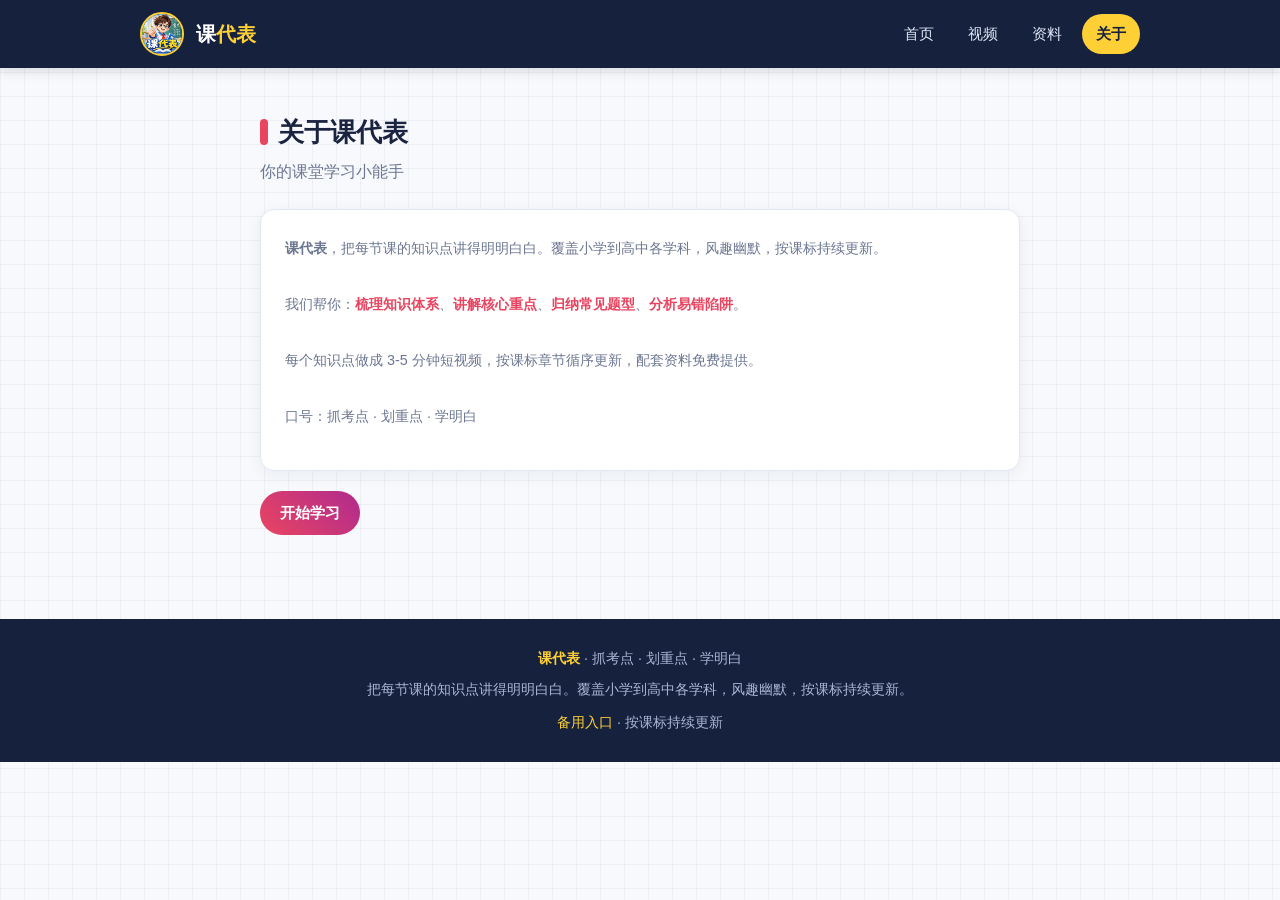
==== about.html @ 716dea40 "搭建完整官网：首页/视频/资料/关于+content.json数据驱动+保留go.html防丢失页" ====
<!DOCTYPE html>
<html lang="zh-CN">
<head>
  <meta charset="UTF-8">
  <meta name="viewport" content="width=device-width, initial-scale=1.0">
  <title>关于 · 课代表</title>
  <link rel="icon" href="assets/avatar.jpg">
  <link rel="stylesheet" href="assets/style.css">
</head>
<body>
  <div id="app"></div>
  <script src="assets/app.js"></script>
  <script>init('about');</script>
</body>
</html>
---- assets/style.css ----
/* 课代表品牌视觉：藏蓝 #16213e / 明黄 #ffd035 / 朱红 #e94560 / 白底网格 */
:root{
  --navy:#16213e; --navy2:#0f3460; --gold:#ffd035; --red:#e94560;
  --bg:#f7f9fc; --card:#ffffff; --ink:#1a2340; --muted:#6b7691; --line:#e3e8f0;
}
*{margin:0;padding:0;box-sizing:border-box}
body{
  font-family:"PingFang SC","Microsoft YaHei","Hiragino Sans GB",Arial,sans-serif;
  color:var(--ink);line-height:1.6;background-color:var(--bg);
  background-image:linear-gradient(rgba(22,33,62,.045) 1px,transparent 1px),
                   linear-gradient(90deg,rgba(22,33,62,.045) 1px,transparent 1px);
  background-size:24px 24px;
}
a{text-decoration:none;color:inherit}
.wrap{max-width:1000px;margin:0 auto;padding:0 20px}

/* 顶栏 */
header{background:var(--navy);color:#fff;position:sticky;top:0;z-index:20;box-shadow:0 2px 12px rgba(0,0,0,.15)}
.bar{display:flex;align-items:center;gap:14px;padding:12px 0}
.brand{display:flex;align-items:center;gap:12px;font-weight:700;font-size:1.25rem}
.brand img{width:44px;height:44px;border-radius:50%;border:2px solid var(--gold);object-fit:cover}
.brand b{color:var(--gold)}
nav{margin-left:auto;display:flex;gap:6px;flex-wrap:wrap}
nav a{padding:8px 14px;border-radius:20px;font-size:.95rem;color:#dfe6f5;transition:.2s}
nav a:hover,nav a.on{background:var(--gold);color:var(--navy);font-weight:700}

/* 通用区块 */
.section{padding:44px 0}
.section h2{font-size:1.6rem;margin-bottom:6px;display:flex;align-items:center;gap:10px}
.section h2::before{content:"";width:8px;height:26px;background:var(--red);border-radius:4px}
.section .sub{color:var(--muted);margin-bottom:24px}
.grid{display:grid;grid-template-columns:repeat(auto-fill,minmax(280px,1fr));gap:18px}

/* 卡片 */
.card{background:var(--card);border:1px solid var(--line);border-radius:14px;overflow:hidden;
  box-shadow:0 4px 16px rgba(22,33,62,.06);transition:transform .2s,box-shadow .2s}
.card:hover{transform:translateY(-4px);box-shadow:0 10px 28px rgba(22,33,62,.14)}
.card .cover{width:100%;aspect-ratio:16/9;object-fit:cover;background:var(--navy);display:block}
.card .body{padding:16px}
.tag{display:inline-block;font-size:.75rem;padding:3px 10px;border-radius:12px;margin-right:6px;
  background:#eef2fb;color:var(--navy2);font-weight:600}
.tag.gold{background:#fff4d6;color:#9a6a00}
.tag.red{background:#fde8ec;color:#b3243c}
.card h3{font-size:1.1rem;margin:8px 0 6px}
.card p{color:var(--muted);font-size:.9rem;min-height:44px}
.badge{font-size:.72rem;padding:2px 8px;border-radius:10px;background:#eee;color:#888}
.badge.live{background:#e6f7ee;color:#17804a}
.badge.local{background:#fff4d6;color:#9a6a00}

/* 按钮 */
.btn{display:inline-block;padding:10px 20px;border-radius:24px;font-weight:600;cursor:pointer;border:none;
  background:linear-gradient(45deg,var(--red),#b02a8e);color:#fff;transition:.2s;font-size:.95rem}
.btn:hover{transform:translateY(-2px);box-shadow:0 6px 18px rgba(233,69,96,.35)}
.btn.gold{background:linear-gradient(45deg,#f5a623,var(--gold));color:var(--navy)}

/* 英雄区 */
.hero{background:linear-gradient(135deg,var(--navy),var(--navy2));color:#fff;text-align:center;padding:60px 20px}
.hero img{width:120px;height:120px;border-radius:50%;border:3px solid var(--gold);object-fit:cover;margin-bottom:18px}
.hero h1{font-size:2.4rem;margin-bottom:10px}
.hero h1 b{color:var(--gold)}
.hero .slogan{font-size:1.15rem;color:var(--gold);letter-spacing:2px;margin-bottom:16px}
.hero p{max-width:640px;margin:0 auto 24px;color:#cdd7ee}
.hero .actions{display:flex;gap:12px;justify-content:center;flex-wrap:wrap}

/* 播放器弹窗 */
.modal{position:fixed;inset:0;background:rgba(0,0,0,.8);display:none;align-items:center;justify-content:center;z-index:50;padding:20px}
.modal.on{display:flex}
.modal-box{background:#fff;border-radius:14px;width:min(900px,100%);overflow:hidden}
.modal-head{display:flex;justify-content:space-between;align-items:center;padding:12px 18px;background:var(--navy);color:#fff}
.modal-head button{background:none;border:none;color:#fff;font-size:1.5rem;cursor:pointer}
.player{width:100%;aspect-ratio:16/9;border:0}

/* 页脚 */
footer{background:var(--navy);color:#aab6d4;text-align:center;padding:28px 20px;margin-top:40px;font-size:.9rem}
footer a{color:var(--gold)}
.empty{padding:40px;text-align:center;color:var(--muted);border:1px dashed var(--line);border-radius:14px}

@media(max-width:640px){
  .hero h1{font-size:1.8rem}
  nav a{padding:6px 10px;font-size:.85rem}
  .brand{font-size:1.05rem}
}
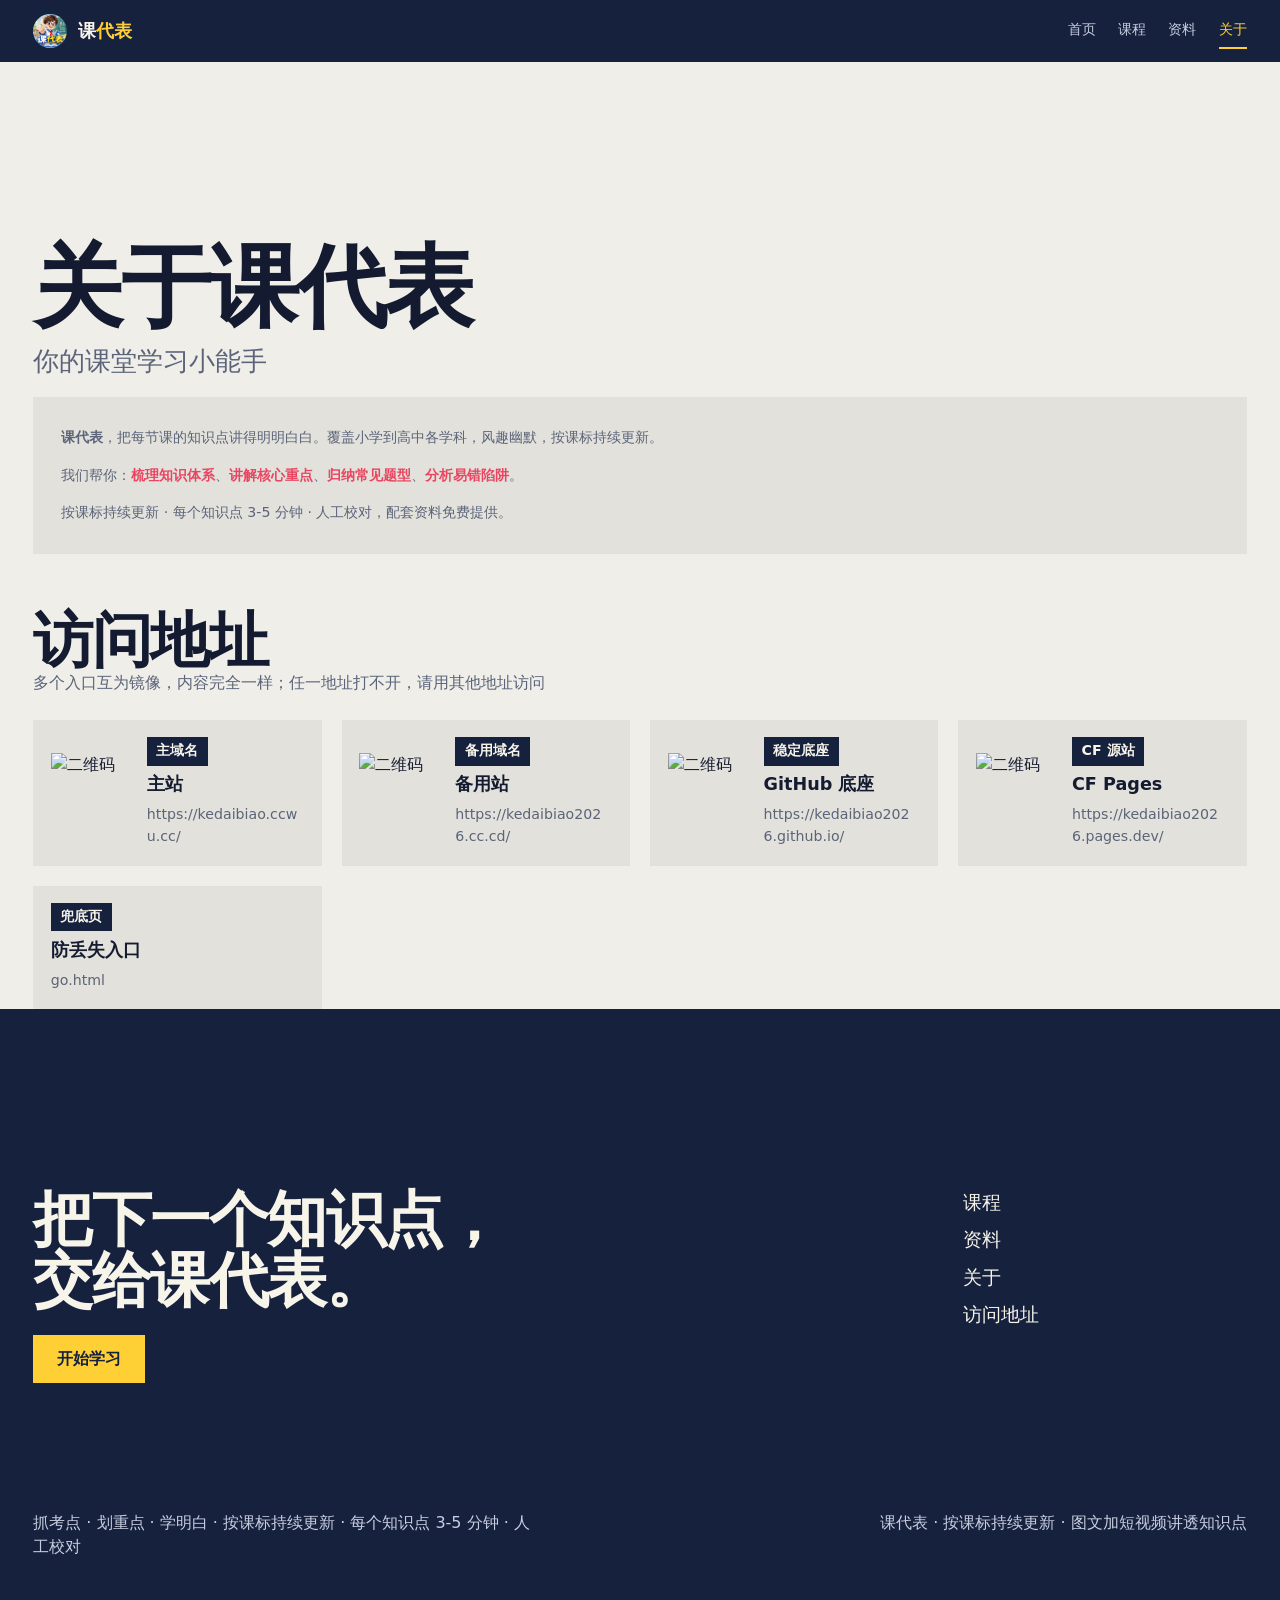
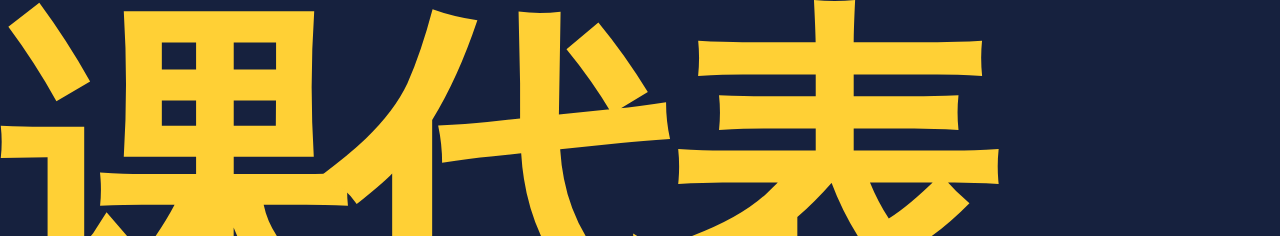
==== commit 138302d4: "视觉升级落地：纯大字海报+移除第三方氛围图+品牌三色块" ====
--- a/about.html
+++ b/about.html
@@ -6,6 +6,7 @@
   <title>关于 · 课代表</title>
   <link rel="icon" href="assets/avatar.jpg">
   <link rel="stylesheet" href="assets/style.css">
+  <script>document.documentElement.classList.add('js');</script>
 </head>
 <body>
   <div id="app"></div>
--- a/assets/style.css
+++ b/assets/style.css
@@ -1,82 +1,253 @@
-/* 课代表品牌视觉：藏蓝 #16213e / 明黄 #ffd035 / 朱红 #e94560 / 白底网格 */
+/* 课代表 · tasteskill v2 "Type and nothing else"
+   Direction: type-only-statement · seed 682599141 · 2026-11-21
+   Brand kept: navy #16213e / gold #ffd035 / red #e94560
+   House rules: no gradients, no shadows at rest, no emoji, no hairlines, no pills. */
+
+/* ---------- tokens ---------- */
 :root{
-  --navy:#16213e; --navy2:#0f3460; --gold:#ffd035; --red:#e94560;
-  --bg:#f7f9fc; --card:#ffffff; --ink:#1a2340; --muted:#6b7691; --line:#e3e8f0;
-}
-*{margin:0;padding:0;box-sizing:border-box}
-body{
-  font-family:"PingFang SC","Microsoft YaHei","Hiragino Sans GB",Arial,sans-serif;
-  color:var(--ink);line-height:1.6;background-color:var(--bg);
-  background-image:linear-gradient(rgba(22,33,62,.045) 1px,transparent 1px),
-                   linear-gradient(90deg,rgba(22,33,62,.045) 1px,transparent 1px);
-  background-size:24px 24px;
-}
-a{text-decoration:none;color:inherit}
-.wrap{max-width:1000px;margin:0 auto;padding:0 20px}
-
-/* 顶栏 */
-header{background:var(--navy);color:#fff;position:sticky;top:0;z-index:20;box-shadow:0 2px 12px rgba(0,0,0,.15)}
-.bar{display:flex;align-items:center;gap:14px;padding:12px 0}
-.brand{display:flex;align-items:center;gap:12px;font-weight:700;font-size:1.25rem}
-.brand img{width:44px;height:44px;border-radius:50%;border:2px solid var(--gold);object-fit:cover}
+  --navy:#16213e; --navy-soft:#223259; --gold:#ffd035; --red:#e94560;
+  --paper:#efeee9;      /* low-chroma stone ground */
+  --paper-2:#e2e1db;    /* one tone step */
+  --ink:#141b30;        /* full ink */
+  --ink-soft:#5b6479;   /* secondary, still 4.5:1 */
+  --light:#f7f4ea;      /* ink on dark fields */
+  --light-soft:#c7cee0;
+  --line-on-light:rgba(20,27,48,.14);
+
+  --font-display:"PingFang SC","Microsoft YaHei","Hiragino Sans GB",system-ui,sans-serif;
+  --font-text:"PingFang SC","Microsoft YaHei","Hiragino Sans GB",system-ui,sans-serif;
+
+  --step-small:clamp(0.8125rem,0.79rem + 0.12vw,0.9rem);
+  --step-body:clamp(1rem,0.96rem + 0.25vw,1.1875rem); /* >=16px everywhere */
+  --step-lead:clamp(1.25rem,1.1rem + 0.7vw,1.625rem);
+  --step-head:clamp(2rem,1.4rem + 3vw,3.75rem);
+  --step-display:clamp(4.5rem,15vw,13.5rem); /* hero blueprint: 9–14vw, capped */
+  --step-poster:clamp(2.5rem,5.2vw,5.25rem);
+
+  --margin:clamp(1.25rem,2.6vw,2.75rem);
+  --gutter:clamp(1rem,2vw,2rem);
+  --section:clamp(6rem,14vw,13rem);
+  --radius:0px;
+
+  --ease-out:cubic-bezier(.22,1,.36,1);
+  --ease-in-out:cubic-bezier(.76,0,.24,1);
+  --t-press:140ms; --t-hover:180ms; --t-ui:240ms; --t-reveal:800ms;
+}
+
+/* ---------- reset ---------- */
+*,*::before,*::after{box-sizing:border-box}
+html{-webkit-text-size-adjust:100%;text-size-adjust:100%}
+body{margin:0;background:var(--paper);color:var(--ink);font-family:var(--font-text);font-size:16px;line-height:1.55;font-kerning:normal;-webkit-font-smoothing:antialiased;text-rendering:optimizeLegibility}
+#app{overflow-x:clip;max-width:100vw}
+h1,h2,h3,h4,p,figure,blockquote,ul,ol{margin:0}
+ul[class],ol[class]{padding:0;list-style:none}
+img,video{display:block;max-width:100%;height:auto;background:var(--paper-2)}
+button,input{font:inherit;color:inherit}
+button{background:none;border:0;padding:0;cursor:pointer}
+a{color:inherit;text-decoration:none}
+::selection{background:var(--gold);color:var(--navy)}
+:focus-visible{outline:2px solid var(--gold);outline-offset:3px}
+:target{scroll-margin-top:6rem}
+
+/* ---------- type helpers ---------- */
+.display{font-family:var(--font-display);font-size:var(--step-display);line-height:.82;letter-spacing:-.04em;font-weight:800;text-wrap:balance}
+.head{font-family:var(--font-display);font-size:var(--step-head);line-height:1.02;letter-spacing:-.025em;font-weight:700;text-wrap:balance}
+.lead{font-size:var(--step-lead);line-height:1.38;max-width:34ch}
+.small{font-size:1rem;line-height:1.5}
+.nums{font-variant-numeric:tabular-nums lining-nums}
+.sr-only{position:absolute;width:1px;height:1px;overflow:hidden;clip-path:inset(50%);white-space:nowrap}
+.wrap{padding-inline:var(--margin)}
+.section{padding-block:calc(var(--section)/2)}
+.bleed{margin-inline:calc(var(--margin)*-1)}
+
+/* ---------- motion helpers ---------- */
+.lines .line{display:block;overflow:hidden;padding-bottom:.06em;margin-bottom:-.06em}
+.lines [data-line]{display:block}
+@media (prefers-reduced-motion:no-preference){
+  .js [data-rise]{opacity:0;transform:translateY(18px);animation:ad-rise var(--t-reveal) var(--ease-out) forwards;animation-delay:calc(var(--i,0)*90ms + 120ms)}
+  .js .lines [data-line]{transform:translateY(105%);animation:ad-line 900ms var(--ease-out) forwards;animation-delay:calc(var(--i,0)*110ms + 150ms)}
+  .js [data-reveal]{opacity:0;transform:translateY(24px);transition:opacity 700ms var(--ease-out),transform 900ms var(--ease-out)}
+  .js [data-reveal].is-in{opacity:1;transform:none}
+  .js .shutter[data-reveal]{opacity:1;transform:none;clip-path:inset(0 0 100% 0);transition:clip-path 1100ms var(--ease-in-out)}
+  .js .shutter[data-reveal] img{transform:scale(1.1);transition:transform 1500ms var(--ease-soft)}
+  .js .shutter[data-reveal].is-in{clip-path:inset(0)}
+  .js .shutter[data-reveal].is-in img{transform:none}
+}
+@keyframes ad-rise{to{opacity:1;transform:none}}
+@keyframes ad-line{to{transform:none}}
+
+/* ---------- buttons / links ---------- */
+.btn{display:inline-flex;align-items:center;justify-content:center;min-height:3rem;padding:0 1.5rem;background:var(--gold);color:var(--navy);font-weight:700;border-radius:var(--radius);transition:transform var(--t-press) var(--ease-out),background-color var(--t-hover) ease}
+.btn:active{transform:scale(.97)}
+.btn.dark{background:var(--navy);color:var(--light)}
+.btn.ghost{background:transparent;color:var(--navy);border:2px solid var(--navy)}
+.btn.ghost.on-light{color:var(--light);border-color:var(--light-soft)}
+.btn:disabled{cursor:not-allowed;opacity:.55;transform:none}
+.link-under{text-decoration:underline;text-underline-offset:.2em;text-decoration-thickness:.07em}
+
+/* ================= NAV (plain bar, no chrome) ================= */
+header{position:sticky;top:0;z-index:20;background:var(--navy);color:var(--light)}
+.bar{display:flex;align-items:center;gap:1rem;padding-block:.85rem}
+.brand{display:flex;align-items:center;gap:.7rem;font-weight:800;font-size:1.15rem;letter-spacing:-.02em}
+.brand img{width:34px;height:34px;object-fit:cover;border-radius:50%}
 .brand b{color:var(--gold)}
-nav{margin-left:auto;display:flex;gap:6px;flex-wrap:wrap}
-nav a{padding:8px 14px;border-radius:20px;font-size:.95rem;color:#dfe6f5;transition:.2s}
-nav a:hover,nav a.on{background:var(--gold);color:var(--navy);font-weight:700}
-
-/* 通用区块 */
-.section{padding:44px 0}
-.section h2{font-size:1.6rem;margin-bottom:6px;display:flex;align-items:center;gap:10px}
-.section h2::before{content:"";width:8px;height:26px;background:var(--red);border-radius:4px}
-.section .sub{color:var(--muted);margin-bottom:24px}
-.grid{display:grid;grid-template-columns:repeat(auto-fill,minmax(280px,1fr));gap:18px}
-
-/* 卡片 */
-.card{background:var(--card);border:1px solid var(--line);border-radius:14px;overflow:hidden;
-  box-shadow:0 4px 16px rgba(22,33,62,.06);transition:transform .2s,box-shadow .2s}
-.card:hover{transform:translateY(-4px);box-shadow:0 10px 28px rgba(22,33,62,.14)}
-.card .cover{width:100%;aspect-ratio:16/9;object-fit:cover;background:var(--navy);display:block}
-.card .body{padding:16px}
-.tag{display:inline-block;font-size:.75rem;padding:3px 10px;border-radius:12px;margin-right:6px;
-  background:#eef2fb;color:var(--navy2);font-weight:600}
-.tag.gold{background:#fff4d6;color:#9a6a00}
-.tag.red{background:#fde8ec;color:#b3243c}
-.card h3{font-size:1.1rem;margin:8px 0 6px}
-.card p{color:var(--muted);font-size:.9rem;min-height:44px}
-.badge{font-size:.72rem;padding:2px 8px;border-radius:10px;background:#eee;color:#888}
-.badge.live{background:#e6f7ee;color:#17804a}
-.badge.local{background:#fff4d6;color:#9a6a00}
-
-/* 按钮 */
-.btn{display:inline-block;padding:10px 20px;border-radius:24px;font-weight:600;cursor:pointer;border:none;
-  background:linear-gradient(45deg,var(--red),#b02a8e);color:#fff;transition:.2s;font-size:.95rem}
-.btn:hover{transform:translateY(-2px);box-shadow:0 6px 18px rgba(233,69,96,.35)}
-.btn.gold{background:linear-gradient(45deg,#f5a623,var(--gold));color:var(--navy)}
-
-/* 英雄区 */
-.hero{background:linear-gradient(135deg,var(--navy),var(--navy2));color:#fff;text-align:center;padding:60px 20px}
-.hero img{width:120px;height:120px;border-radius:50%;border:3px solid var(--gold);object-fit:cover;margin-bottom:18px}
-.hero h1{font-size:2.4rem;margin-bottom:10px}
-.hero h1 b{color:var(--gold)}
-.hero .slogan{font-size:1.15rem;color:var(--gold);letter-spacing:2px;margin-bottom:16px}
-.hero p{max-width:640px;margin:0 auto 24px;color:#cdd7ee}
-.hero .actions{display:flex;gap:12px;justify-content:center;flex-wrap:wrap}
-
-/* 播放器弹窗 */
-.modal{position:fixed;inset:0;background:rgba(0,0,0,.8);display:none;align-items:center;justify-content:center;z-index:50;padding:20px}
+nav{margin-left:auto;display:flex;gap:1.4rem;flex-wrap:wrap}
+nav a{font-size:var(--step-small);color:var(--light-soft);padding-block:.35rem;border-bottom:2px solid transparent;transition:color var(--t-hover),border-color var(--t-hover)}
+nav a:hover,nav a.on{color:var(--gold);border-color:var(--gold)}
+
+/* ================= HERO: stacked name, two inks ================= */
+.hero{background:var(--navy);color:var(--light);min-height:100svh;padding:clamp(1.5rem,3vw,2.5rem) var(--margin) clamp(1.5rem,2vw,2rem);display:flex;flex-direction:column;position:relative;overflow:hidden}
+.hero-top{display:flex;align-items:center;justify-content:space-between;gap:1rem;font-size:var(--step-small)}
+.hero-top .mono{font-weight:800;letter-spacing:-.02em}
+.hero-top .mono em{font-style:normal;color:var(--gold)}
+.hero-top .toplinks{display:flex;gap:1.2rem;color:var(--light-soft)}
+.hero-top .toplinks a:hover{color:var(--gold)}
+.hero-name{margin-top:auto;margin-bottom:auto;padding-block:2vh}
+.hero-name .display{color:var(--light)}
+.hero-name .display .ink2{color:var(--gold);display:block}
+.hero-foot{display:flex;align-items:flex-end;justify-content:space-between;gap:2rem;flex-wrap:wrap}
+.hero-foot .support{font-size:var(--step-lead);color:var(--light-soft);max-width:30ch;line-height:1.4}
+.hero-foot .support b{color:var(--light);font-weight:600}
+
+/* ================= BRAND BAND: 三色文字块（替代外链氛围图） ================= */
+.brand-band{display:grid;grid-template-columns:repeat(3,1fr);overflow:clip}
+.bb-cell{min-height:clamp(220px,34vh,380px);padding:clamp(1.5rem,4vw,3rem);display:flex;flex-direction:column;justify-content:space-between;position:relative;overflow:hidden}
+.bb-cell .bb-kicker{font-size:.95rem;font-weight:700;letter-spacing:.08em;opacity:.85}
+.bb-cell strong{font-size:clamp(1.8rem,4vw,3.4rem);line-height:1.06;font-weight:900;letter-spacing:-.02em}
+.bb-navy{background:var(--navy);color:var(--light)}
+.bb-gold{background:var(--gold);color:var(--navy)}
+.bb-red{background:var(--red);color:#fff}
+
+/* ================= STATS: figures inside a sentence ================= */
+.stats-stmt{background:var(--paper);min-height:72svh;display:flex;align-items:center;padding-block:var(--section)}
+.stats-stmt .statement{font-family:var(--font-text);font-size:clamp(1.5rem,2.4vw,2.25rem); /* <=36px: a statement, not a headline */
+  line-height:1.32;letter-spacing:-.01em;font-weight:400;max-width:30ch;color:var(--ink-soft)}
+.stats-stmt .statement .fig{color:var(--red);font-weight:800;font-size:1.15em;font-variant-numeric:tabular-nums lining-nums;white-space:nowrap}
+
+/* ================= LIST: line-up at one type size ================= */
+.lineup{background:var(--navy);color:var(--light);padding-block:var(--section)}
+.lineup .leadline{font-size:var(--step-lead);color:var(--light-soft);margin-bottom:2.5rem;max-width:46ch}
+.lineup .dayhead{font-size:clamp(1.4rem,2.1vw,2rem);color:var(--gold);margin:3.5rem 0 1.25rem;font-weight:700}
+.lineup .row{display:grid;grid-template-columns:1fr 2fr 1fr;gap:1rem;align-items:baseline;font-size:clamp(1.25rem,2.1vw,1.9rem);padding-block:.5rem;line-height:1.3}
+.lineup .row .who{font-weight:600}
+.lineup .row .fmt{color:var(--light-soft)}
+.lineup .row .when{text-align:right;font-variant-numeric:tabular-nums;color:var(--gold)}
+.lineup .row a:hover .who{color:var(--gold)}
+
+/* ================= FEATURES: capabilities at poster scale ================= */
+.poster-list{background:var(--paper);padding-block:var(--section)}
+.poster-list .plist-head{font-size:var(--step-poster);color:var(--ink-soft);font-weight:700;line-height:1.05;letter-spacing:-.03em;margin-bottom:1.2rem}
+.poster-list .pitem{display:grid;grid-template-columns:repeat(12,minmax(0,1fr));gap:var(--gutter);align-items:first-baseline;margin-bottom:.35em}
+.poster-list .pitem .pname{grid-column:1/9;font-size:var(--step-poster);font-weight:750;line-height:1.0;letter-spacing:-.035em}
+.poster-list .pitem .pdesc{grid-column:9/13;font-size:1rem;color:var(--ink-soft);line-height:1.5}
+.poster-list .pitem .pname b{color:var(--red)}
+.poster-list .pitem .pname{font-weight:750}
+
+/* ================= IMAGE BAND: relief from type ================= */
+
+/* ================= FOOTER: invitation over cropped name ================= */
+footer{background:var(--navy);color:var(--light);overflow:hidden;position:relative;padding-top:var(--section)}
+.foot-top{display:grid;grid-template-columns:repeat(12,minmax(0,1fr));gap:var(--gutter);align-items:start;padding-inline:var(--margin)}
+.foot-invite{grid-column:1/8}
+.foot-invite .head{margin-bottom:1.5rem}
+.foot-links{grid-column:10/13;display:flex;flex-direction:column;gap:.55rem;font-size:var(--step-body)}
+.foot-links a:hover{color:var(--gold)}
+.foot-credit{display:flex;justify-content:space-between;gap:1rem;padding-inline:var(--margin);margin-top:clamp(4rem,10vw,9rem);font-size:1rem;color:var(--light-soft)}
+.foot-credit span{max-width:50ch;line-height:1.5}
+.foot-wordmark{display:block;white-space:nowrap;font-family:var(--font-display);font-size:clamp(9rem,27vw,26rem);font-weight:800;letter-spacing:-.05em;line-height:.8;color:var(--gold);transform:translateY(30%);user-select:none}
+
+/* ================= CARDS (videos / resources) ================= */
+.grid{display:grid;grid-template-columns:repeat(auto-fill,minmax(268px,1fr));gap:1.5rem}
+@media (prefers-reduced-motion:no-preference){
+  .js .grid>.card{animation:ad-rise 600ms var(--ease-out) both}
+  .js .grid>.card:nth-child(2){animation-delay:60ms}
+  .js .grid>.card:nth-child(3){animation-delay:120ms}
+  .js .grid>.card:nth-child(4){animation-delay:180ms}
+  .js .grid>.card:nth-child(n+5){animation-delay:220ms}
+}
+.card{background:var(--paper-2);display:block;transition:transform var(--t-press) var(--ease-out)}
+.card:hover{transform:translateY(-4px)}
+.card .cover{width:100%;aspect-ratio:16/9;object-fit:cover}
+.card .body{padding:1.25rem}
+.card.stage.dim{opacity:.82}
+.card.pad{padding:1.75rem}
+.card h3{font-size:1.25rem;font-weight:700;letter-spacing:-.02em;margin:.6rem 0 .4rem;line-height:1.25}
+.card p{color:var(--ink-soft);font-size:var(--step-small);line-height:1.5}
+.card .meta{font-size:var(--step-small);color:var(--ink-soft);margin-top:.75rem}
+.card .meta a{text-decoration:underline}
+.tags{display:flex;gap:.5rem;flex-wrap:wrap;align-items:center;line-height:1}
+.tag{display:inline-block;font-size:var(--step-small);padding:.2rem .6rem;background:var(--navy);color:var(--light);font-weight:600}
+.tag.gold{background:var(--gold);color:var(--navy)}
+.badge{font-size:var(--step-small);font-weight:600;color:var(--ink-soft)}
+.badge.live{color:#0a6b3d}
+.badge.pending,.badge.local{color:#7a4700}
+.card .btn{margin-top:1rem}
+
+/* ================= SEARCH / FILTER ================= */
+.searchbar{display:flex;align-items:center;gap:.75rem;background:var(--paper);padding:.7rem .8rem .7rem 1rem;margin-bottom:1.25rem;border-bottom:2px solid var(--navy)}
+.searchbar>span:first-child{font-weight:700;font-size:var(--step-small);color:var(--navy);white-space:nowrap}
+.searchbar input{flex:1;min-width:0;border:0;outline:0;background:transparent;font-size:var(--step-body);color:var(--ink)}
+.qclear{font-size:1.4rem;color:var(--ink-soft);line-height:1}
+.qgo{min-height:2.6rem;padding:0 1rem;font-size:var(--step-small);white-space:nowrap}
+.filters{background:var(--paper-2);padding:1rem 1.25rem;margin-bottom:1rem}
+.filter-row{display:flex;align-items:baseline;gap:1rem;padding-block:.4rem;flex-wrap:wrap}
+.flabel{font-size:var(--step-small);color:var(--ink-soft);min-width:3rem;font-weight:600}
+.chips{display:flex;gap:.9rem;flex-wrap:wrap}
+.chip{font-size:var(--step-small);color:var(--ink-soft);padding:.25rem 0;border-bottom:2px solid transparent}
+.chip:hover{color:var(--ink)}
+.chip.on{color:var(--navy);font-weight:700;border-color:var(--red)}
+.vstat{color:var(--ink-soft);font-size:var(--step-body);margin-bottom:1.25rem}
+.vstat b{color:var(--red);font-size:1.2em;font-variant-numeric:tabular-nums}
+.empty{padding:3rem 1rem;text-align:center;color:var(--ink-soft);background:var(--paper-2)}
+
+/* ================= ABOUT / MIRRORS ================= */
+.about .pad p{line-height:1.8}
+.about .pad p+p{margin-top:.8rem}
+.hl{color:var(--red);font-weight:700}
+.mirror-list{display:grid;grid-template-columns:repeat(auto-fill,minmax(260px,1fr));gap:1.25rem}
+.mirror{display:flex;align-items:center;gap:1rem;background:var(--paper-2);padding:1.1rem;transition:transform var(--t-press) var(--ease-out)}
+.mirror:hover{transform:translateY(-3px)}
+.mirror .qr{width:80px;height:80px;flex-shrink:0}
+.mirror h3{font-size:1.1rem;margin:.35rem 0}
+.mirror p{font-size:var(--step-small);color:var(--ink-soft);word-break:break-all}
+
+/* ================= PLAYER MODAL (real dim overlay) ================= */
+.modal{position:fixed;inset:0;background:rgba(10,14,28,.9);display:none;align-items:center;justify-content:center;z-index:50;padding:1.25rem}
 .modal.on{display:flex}
-.modal-box{background:#fff;border-radius:14px;width:min(900px,100%);overflow:hidden}
-.modal-head{display:flex;justify-content:space-between;align-items:center;padding:12px 18px;background:var(--navy);color:#fff}
-.modal-head button{background:none;border:none;color:#fff;font-size:1.5rem;cursor:pointer}
+.modal-box{background:var(--paper);width:min(920px,100%)}
+.modal-head{display:flex;justify-content:space-between;align-items:center;padding:.75rem 1.1rem;background:var(--navy);color:var(--light)}
+.modal-head button{color:var(--gold);font-size:1.6rem;line-height:1}
 .player{width:100%;aspect-ratio:16/9;border:0}
 
-/* 页脚 */
-footer{background:var(--navy);color:#aab6d4;text-align:center;padding:28px 20px;margin-top:40px;font-size:.9rem}
-footer a{color:var(--gold)}
-.empty{padding:40px;text-align:center;color:var(--muted);border:1px dashed var(--line);border-radius:14px}
-
+/* generic page intro on inner pages */
+.page-intro{padding-block:var(--section) 1rem}
+.page-intro .head{font-size:clamp(3rem,7vw,6rem);margin-bottom:.5rem}
+.page-intro .sub{color:var(--ink-soft);font-size:var(--step-lead);max-width:50ch}
+.center{text-align:center;margin-top:2rem}
+
+/* ---------- responsive ---------- */
 @media(max-width:640px){
-  .hero h1{font-size:1.8rem}
-  nav a{padding:6px 10px;font-size:.85rem}
-  .brand{font-size:1.05rem}
-}
+  .bar{gap:.6rem}
+  .brand{font-size:1rem}
+  nav{gap:.8rem}
+  nav a{font-size:var(--step-small)}
+  .hero{min-height:100svh}
+  .hero-top .toplinks{gap:.7rem}
+  .hero-foot{flex-direction:column;align-items:flex-start;gap:1.25rem}
+  .hero-foot .support{max-width:100%}
+  .stats-stmt p{font-size:7.4vw}
+  .lineup .row{grid-template-columns:1fr;gap:.1rem;padding-block:.5rem}
+  .lineup .row .fmt,.lineup .row .when{text-align:left}
+  .poster-list .pitem{grid-template-columns:1fr}
+  .poster-list .pitem .pname,.poster-list .pitem .pdesc{grid-column:1/-1}
+  .poster-list .pitem{margin-bottom:2.2rem}
+  .poster-list .pitem .pdesc{margin-top:.5rem;padding-left:0;color:var(--ink);font-size:1rem}
+  .foot-top{grid-template-columns:1fr}
+  .foot-invite,.foot-links{grid-column:1/-1}
+  .foot-links{flex-direction:row;flex-wrap:wrap;gap:1rem;margin-top:1.5rem}
+  .foot-wordmark{font-size:34vw}
+  .grid{grid-template-columns:1fr}
+  .searchbar{flex-wrap:wrap}
+  .searchbar input{flex:1 1 60%}
+  .qgo{flex:0 0 auto;font-size:var(--step-small)}
+}
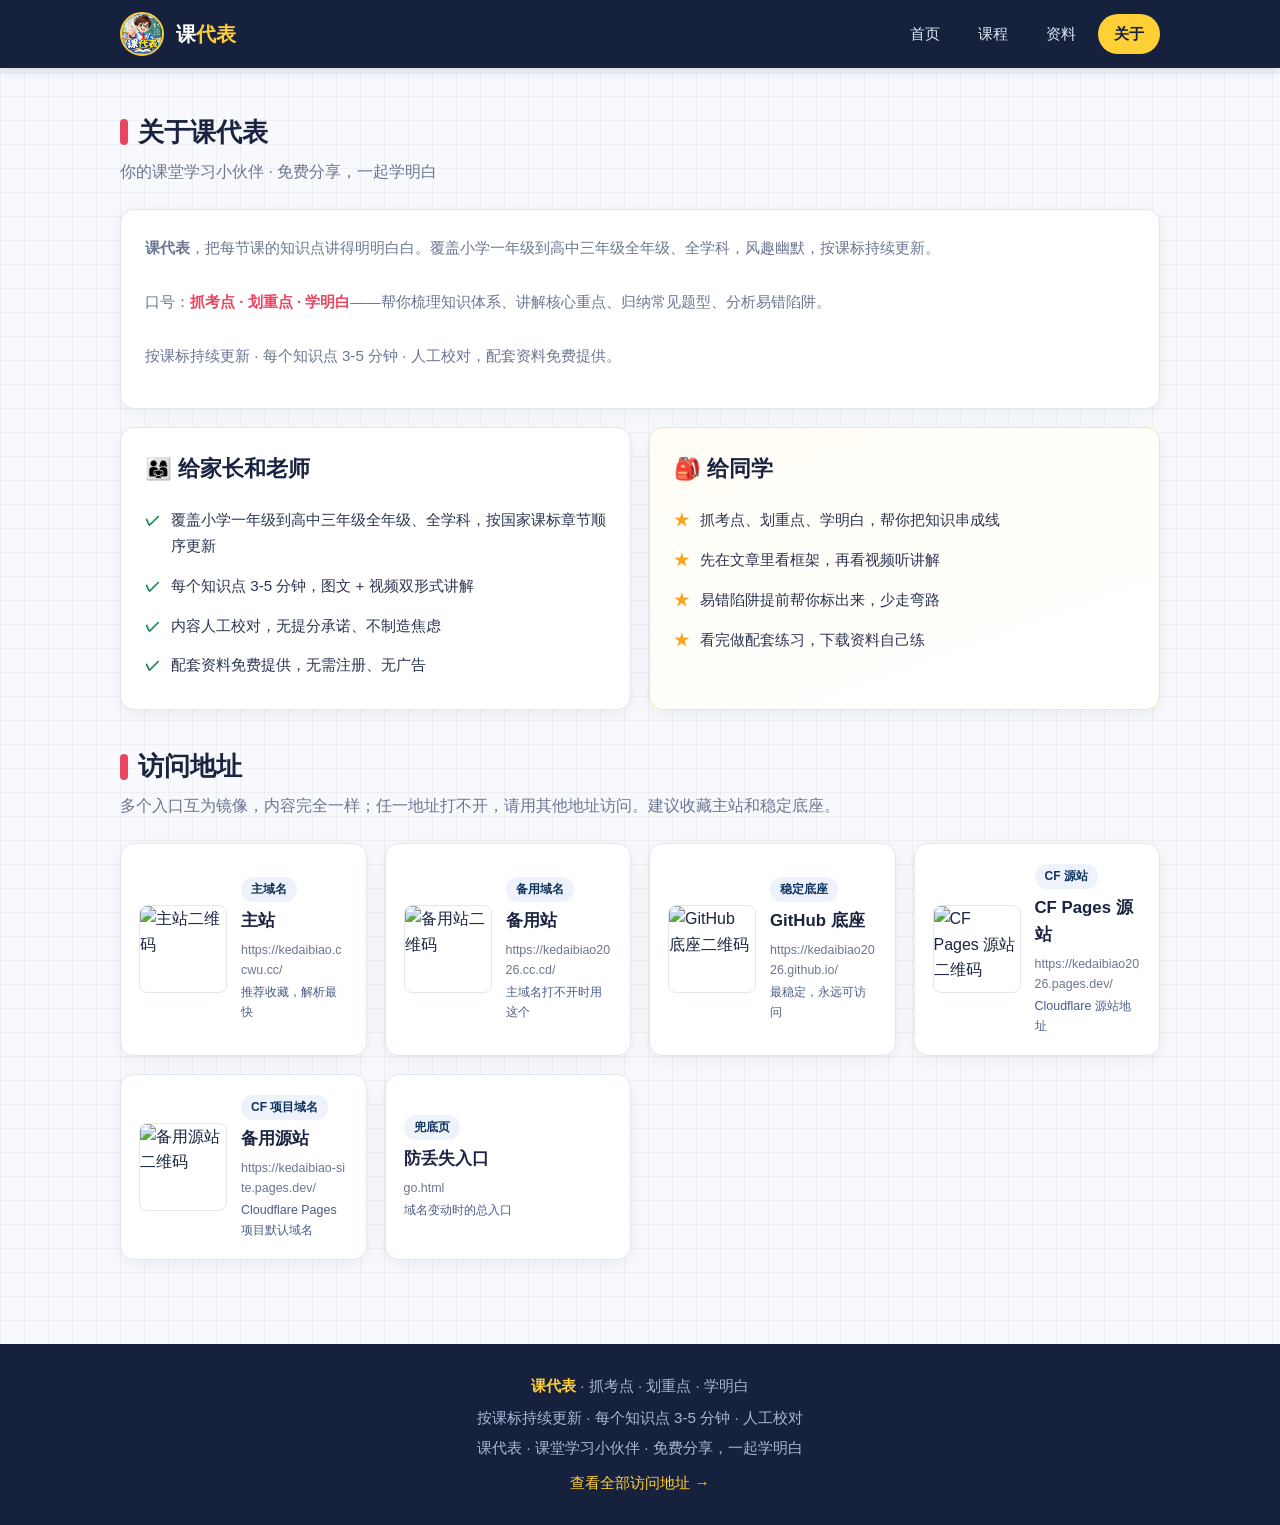
==== commit 8f801d32: "课程库简化为纯搜索(筛选按6条阈值自动放开)+v3视觉优化落地" ====
--- a/about.html
+++ b/about.html
@@ -4,11 +4,18 @@
   <meta charset="UTF-8">
   <meta name="viewport" content="width=device-width, initial-scale=1.0">
   <title>关于 · 课代表</title>
+  <meta name="description" content="了解课代表：覆盖小学到高中各学科，按课标更新，图文+视频讲解，配套资料免费。附全部访问地址与二维码。">
+  <meta property="og:type" content="website">
+  <meta property="og:title" content="关于 · 课代表">
+  <meta property="og:description" content="课代表是谁、分享什么、怎么帮你学明白，附全部访问地址。">
+  <meta property="og:image" content="assets/avatar.jpg">
+  <meta name="theme-color" content="#16213e">
   <link rel="icon" href="assets/avatar.jpg">
   <link rel="stylesheet" href="assets/style.css">
   <script>document.documentElement.classList.add('js');</script>
 </head>
 <body>
+  <a class="sr-only" href="#app">跳到主要内容</a>
   <div id="app"></div>
   <script src="assets/app.js"></script>
   <script>init('about');</script>
--- a/assets/style.css
+++ b/assets/style.css
@@ -1,253 +1,258 @@
-/* 课代表 · tasteskill v2 "Type and nothing else"
-   Direction: type-only-statement · seed 682599141 · 2026-11-21
-   Brand kept: navy #16213e / gold #ffd035 / red #e94560
-   House rules: no gradients, no shadows at rest, no emoji, no hairlines, no pills. */
-
-/* ---------- tokens ---------- */
+/* ============================================================
+   课代表官网 · 设计系统 v3
+   品牌色：藏蓝 #16213e / 明黄 #ffd035 / 朱红 #e94560 / 白底网格
+   设计原则：信息清晰 + 品牌温度；统一 token；响应式；无障碍；尊重减少动效
+   维护：所有颜色/字号/间距/圆角/阴影/动效都走 :root token，勿写死色值
+   ============================================================ */
 :root{
-  --navy:#16213e; --navy-soft:#223259; --gold:#ffd035; --red:#e94560;
-  --paper:#efeee9;      /* low-chroma stone ground */
-  --paper-2:#e2e1db;    /* one tone step */
-  --ink:#141b30;        /* full ink */
-  --ink-soft:#5b6479;   /* secondary, still 4.5:1 */
-  --light:#f7f4ea;      /* ink on dark fields */
-  --light-soft:#c7cee0;
-  --line-on-light:rgba(20,27,48,.14);
-
-  --font-display:"PingFang SC","Microsoft YaHei","Hiragino Sans GB",system-ui,sans-serif;
-  --font-text:"PingFang SC","Microsoft YaHei","Hiragino Sans GB",system-ui,sans-serif;
-
-  --step-small:clamp(0.8125rem,0.79rem + 0.12vw,0.9rem);
-  --step-body:clamp(1rem,0.96rem + 0.25vw,1.1875rem); /* >=16px everywhere */
-  --step-lead:clamp(1.25rem,1.1rem + 0.7vw,1.625rem);
-  --step-head:clamp(2rem,1.4rem + 3vw,3.75rem);
-  --step-display:clamp(4.5rem,15vw,13.5rem); /* hero blueprint: 9–14vw, capped */
-  --step-poster:clamp(2.5rem,5.2vw,5.25rem);
-
-  --margin:clamp(1.25rem,2.6vw,2.75rem);
-  --gutter:clamp(1rem,2vw,2rem);
-  --section:clamp(6rem,14vw,13rem);
-  --radius:0px;
-
-  --ease-out:cubic-bezier(.22,1,.36,1);
-  --ease-in-out:cubic-bezier(.76,0,.24,1);
-  --t-press:140ms; --t-hover:180ms; --t-ui:240ms; --t-reveal:800ms;
-}
-
-/* ---------- reset ---------- */
-*,*::before,*::after{box-sizing:border-box}
-html{-webkit-text-size-adjust:100%;text-size-adjust:100%}
-body{margin:0;background:var(--paper);color:var(--ink);font-family:var(--font-text);font-size:16px;line-height:1.55;font-kerning:normal;-webkit-font-smoothing:antialiased;text-rendering:optimizeLegibility}
-#app{overflow-x:clip;max-width:100vw}
-h1,h2,h3,h4,p,figure,blockquote,ul,ol{margin:0}
-ul[class],ol[class]{padding:0;list-style:none}
-img,video{display:block;max-width:100%;height:auto;background:var(--paper-2)}
-button,input{font:inherit;color:inherit}
-button{background:none;border:0;padding:0;cursor:pointer}
-a{color:inherit;text-decoration:none}
-::selection{background:var(--gold);color:var(--navy)}
-:focus-visible{outline:2px solid var(--gold);outline-offset:3px}
-:target{scroll-margin-top:6rem}
-
-/* ---------- type helpers ---------- */
-.display{font-family:var(--font-display);font-size:var(--step-display);line-height:.82;letter-spacing:-.04em;font-weight:800;text-wrap:balance}
-.head{font-family:var(--font-display);font-size:var(--step-head);line-height:1.02;letter-spacing:-.025em;font-weight:700;text-wrap:balance}
-.lead{font-size:var(--step-lead);line-height:1.38;max-width:34ch}
-.small{font-size:1rem;line-height:1.5}
-.nums{font-variant-numeric:tabular-nums lining-nums}
-.sr-only{position:absolute;width:1px;height:1px;overflow:hidden;clip-path:inset(50%);white-space:nowrap}
-.wrap{padding-inline:var(--margin)}
-.section{padding-block:calc(var(--section)/2)}
-.bleed{margin-inline:calc(var(--margin)*-1)}
-
-/* ---------- motion helpers ---------- */
-.lines .line{display:block;overflow:hidden;padding-bottom:.06em;margin-bottom:-.06em}
-.lines [data-line]{display:block}
-@media (prefers-reduced-motion:no-preference){
-  .js [data-rise]{opacity:0;transform:translateY(18px);animation:ad-rise var(--t-reveal) var(--ease-out) forwards;animation-delay:calc(var(--i,0)*90ms + 120ms)}
-  .js .lines [data-line]{transform:translateY(105%);animation:ad-line 900ms var(--ease-out) forwards;animation-delay:calc(var(--i,0)*110ms + 150ms)}
-  .js [data-reveal]{opacity:0;transform:translateY(24px);transition:opacity 700ms var(--ease-out),transform 900ms var(--ease-out)}
-  .js [data-reveal].is-in{opacity:1;transform:none}
-  .js .shutter[data-reveal]{opacity:1;transform:none;clip-path:inset(0 0 100% 0);transition:clip-path 1100ms var(--ease-in-out)}
-  .js .shutter[data-reveal] img{transform:scale(1.1);transition:transform 1500ms var(--ease-soft)}
-  .js .shutter[data-reveal].is-in{clip-path:inset(0)}
-  .js .shutter[data-reveal].is-in img{transform:none}
-}
-@keyframes ad-rise{to{opacity:1;transform:none}}
-@keyframes ad-line{to{transform:none}}
-
-/* ---------- buttons / links ---------- */
-.btn{display:inline-flex;align-items:center;justify-content:center;min-height:3rem;padding:0 1.5rem;background:var(--gold);color:var(--navy);font-weight:700;border-radius:var(--radius);transition:transform var(--t-press) var(--ease-out),background-color var(--t-hover) ease}
-.btn:active{transform:scale(.97)}
-.btn.dark{background:var(--navy);color:var(--light)}
-.btn.ghost{background:transparent;color:var(--navy);border:2px solid var(--navy)}
-.btn.ghost.on-light{color:var(--light);border-color:var(--light-soft)}
-.btn:disabled{cursor:not-allowed;opacity:.55;transform:none}
-.link-under{text-decoration:underline;text-underline-offset:.2em;text-decoration-thickness:.07em}
-
-/* ================= NAV (plain bar, no chrome) ================= */
-header{position:sticky;top:0;z-index:20;background:var(--navy);color:var(--light)}
-.bar{display:flex;align-items:center;gap:1rem;padding-block:.85rem}
-.brand{display:flex;align-items:center;gap:.7rem;font-weight:800;font-size:1.15rem;letter-spacing:-.02em}
-.brand img{width:34px;height:34px;object-fit:cover;border-radius:50%}
+  /* 品牌色 */
+  --navy:#16213e; --navy2:#0f3460; --gold:#ffd035; --gold-d:#f5a623; --red:#e94560; --red-d:#b02a8e;
+  /* 中性色 */
+  --bg:#f7f9fc; --card:#fff; --ink:#1a2340; --ink2:#2b3550; --muted:#6b7691; --line:#e3e8f0;
+  --soft:#eef2fb; --soft2:#f7f9fc;
+  /* 语义色 */
+  --ok:#17804a; --ok-bg:#e6f7ee; --warn:#9a6a00; --warn-bg:#fff4d6; --info:#4a5a8a;
+  /* 字号阶梯 */
+  --fs-xs:.75rem; --fs-sm:.85rem; --fs-md:.95rem; --fs-base:1rem;
+  --fs-lg:1.1rem; --fs-h3:1.35rem; --fs-h2:1.6rem; --fs-h1:2.5rem;
+  /* 间距阶梯 */
+  --sp-1:6px; --sp-2:10px; --sp-3:14px; --sp-4:18px; --sp-5:24px; --sp-6:32px; --sp-7:44px;
+  /* 圆角 */
+  --r-sm:8px; --r-md:14px; --r-lg:20px; --r-pill:24px;
+  /* 阴影 */
+  --sh-1:0 4px 16px rgba(22,33,62,.06); --sh-2:0 10px 28px rgba(22,33,62,.14); --sh-head:0 2px 12px rgba(0,0,0,.15);
+  /* 动效 */
+  --t-fast:.2s; --t-mid:.35s; --ease:cubic-bezier(.34,1.56,.64,1);
+}
+
+*,*::before,*::after{margin:0;padding:0;box-sizing:border-box}
+html{scroll-behavior:smooth}
+body{
+  font-family:"PingFang SC","Microsoft YaHei","Hiragino Sans GB",Arial,sans-serif;
+  color:var(--ink);line-height:1.6;background-color:var(--bg);font-size:var(--fs-base);
+  background-image:linear-gradient(rgba(22,33,62,.045) 1px,transparent 1px),
+                   linear-gradient(90deg,rgba(22,33,62,.045) 1px,transparent 1px);
+  background-size:24px 24px;
+  -webkit-font-smoothing:antialiased;
+}
+a{text-decoration:none;color:inherit}
+img{max-width:100%}
+.wrap{max-width:1040px;margin:0 auto;padding:0 20px}
+:focus-visible{outline:3px solid var(--gold);outline-offset:2px;border-radius:4px}
+.sr-only{position:absolute;width:1px;height:1px;padding:0;margin:-1px;overflow:hidden;clip:rect(0,0,0,0);white-space:nowrap;border:0}
+
+/* ---------- 顶栏 ---------- */
+header{background:var(--navy);color:#fff;position:sticky;top:0;z-index:20;box-shadow:var(--sh-head)}
+.bar{display:flex;align-items:center;gap:var(--sp-3);padding:12px 0}
+.brand{display:flex;align-items:center;gap:12px;font-weight:700;font-size:1.25rem}
+.brand img{width:44px;height:44px;border-radius:50%;border:2px solid var(--gold);object-fit:cover;flex-shrink:0}
 .brand b{color:var(--gold)}
-nav{margin-left:auto;display:flex;gap:1.4rem;flex-wrap:wrap}
-nav a{font-size:var(--step-small);color:var(--light-soft);padding-block:.35rem;border-bottom:2px solid transparent;transition:color var(--t-hover),border-color var(--t-hover)}
-nav a:hover,nav a.on{color:var(--gold);border-color:var(--gold)}
-
-/* ================= HERO: stacked name, two inks ================= */
-.hero{background:var(--navy);color:var(--light);min-height:100svh;padding:clamp(1.5rem,3vw,2.5rem) var(--margin) clamp(1.5rem,2vw,2rem);display:flex;flex-direction:column;position:relative;overflow:hidden}
-.hero-top{display:flex;align-items:center;justify-content:space-between;gap:1rem;font-size:var(--step-small)}
-.hero-top .mono{font-weight:800;letter-spacing:-.02em}
-.hero-top .mono em{font-style:normal;color:var(--gold)}
-.hero-top .toplinks{display:flex;gap:1.2rem;color:var(--light-soft)}
-.hero-top .toplinks a:hover{color:var(--gold)}
-.hero-name{margin-top:auto;margin-bottom:auto;padding-block:2vh}
-.hero-name .display{color:var(--light)}
-.hero-name .display .ink2{color:var(--gold);display:block}
-.hero-foot{display:flex;align-items:flex-end;justify-content:space-between;gap:2rem;flex-wrap:wrap}
-.hero-foot .support{font-size:var(--step-lead);color:var(--light-soft);max-width:30ch;line-height:1.4}
-.hero-foot .support b{color:var(--light);font-weight:600}
-
-/* ================= BRAND BAND: 三色文字块（替代外链氛围图） ================= */
-.brand-band{display:grid;grid-template-columns:repeat(3,1fr);overflow:clip}
-.bb-cell{min-height:clamp(220px,34vh,380px);padding:clamp(1.5rem,4vw,3rem);display:flex;flex-direction:column;justify-content:space-between;position:relative;overflow:hidden}
-.bb-cell .bb-kicker{font-size:.95rem;font-weight:700;letter-spacing:.08em;opacity:.85}
-.bb-cell strong{font-size:clamp(1.8rem,4vw,3.4rem);line-height:1.06;font-weight:900;letter-spacing:-.02em}
-.bb-navy{background:var(--navy);color:var(--light)}
-.bb-gold{background:var(--gold);color:var(--navy)}
-.bb-red{background:var(--red);color:#fff}
-
-/* ================= STATS: figures inside a sentence ================= */
-.stats-stmt{background:var(--paper);min-height:72svh;display:flex;align-items:center;padding-block:var(--section)}
-.stats-stmt .statement{font-family:var(--font-text);font-size:clamp(1.5rem,2.4vw,2.25rem); /* <=36px: a statement, not a headline */
-  line-height:1.32;letter-spacing:-.01em;font-weight:400;max-width:30ch;color:var(--ink-soft)}
-.stats-stmt .statement .fig{color:var(--red);font-weight:800;font-size:1.15em;font-variant-numeric:tabular-nums lining-nums;white-space:nowrap}
-
-/* ================= LIST: line-up at one type size ================= */
-.lineup{background:var(--navy);color:var(--light);padding-block:var(--section)}
-.lineup .leadline{font-size:var(--step-lead);color:var(--light-soft);margin-bottom:2.5rem;max-width:46ch}
-.lineup .dayhead{font-size:clamp(1.4rem,2.1vw,2rem);color:var(--gold);margin:3.5rem 0 1.25rem;font-weight:700}
-.lineup .row{display:grid;grid-template-columns:1fr 2fr 1fr;gap:1rem;align-items:baseline;font-size:clamp(1.25rem,2.1vw,1.9rem);padding-block:.5rem;line-height:1.3}
-.lineup .row .who{font-weight:600}
-.lineup .row .fmt{color:var(--light-soft)}
-.lineup .row .when{text-align:right;font-variant-numeric:tabular-nums;color:var(--gold)}
-.lineup .row a:hover .who{color:var(--gold)}
-
-/* ================= FEATURES: capabilities at poster scale ================= */
-.poster-list{background:var(--paper);padding-block:var(--section)}
-.poster-list .plist-head{font-size:var(--step-poster);color:var(--ink-soft);font-weight:700;line-height:1.05;letter-spacing:-.03em;margin-bottom:1.2rem}
-.poster-list .pitem{display:grid;grid-template-columns:repeat(12,minmax(0,1fr));gap:var(--gutter);align-items:first-baseline;margin-bottom:.35em}
-.poster-list .pitem .pname{grid-column:1/9;font-size:var(--step-poster);font-weight:750;line-height:1.0;letter-spacing:-.035em}
-.poster-list .pitem .pdesc{grid-column:9/13;font-size:1rem;color:var(--ink-soft);line-height:1.5}
-.poster-list .pitem .pname b{color:var(--red)}
-.poster-list .pitem .pname{font-weight:750}
-
-/* ================= IMAGE BAND: relief from type ================= */
-
-/* ================= FOOTER: invitation over cropped name ================= */
-footer{background:var(--navy);color:var(--light);overflow:hidden;position:relative;padding-top:var(--section)}
-.foot-top{display:grid;grid-template-columns:repeat(12,minmax(0,1fr));gap:var(--gutter);align-items:start;padding-inline:var(--margin)}
-.foot-invite{grid-column:1/8}
-.foot-invite .head{margin-bottom:1.5rem}
-.foot-links{grid-column:10/13;display:flex;flex-direction:column;gap:.55rem;font-size:var(--step-body)}
-.foot-links a:hover{color:var(--gold)}
-.foot-credit{display:flex;justify-content:space-between;gap:1rem;padding-inline:var(--margin);margin-top:clamp(4rem,10vw,9rem);font-size:1rem;color:var(--light-soft)}
-.foot-credit span{max-width:50ch;line-height:1.5}
-.foot-wordmark{display:block;white-space:nowrap;font-family:var(--font-display);font-size:clamp(9rem,27vw,26rem);font-weight:800;letter-spacing:-.05em;line-height:.8;color:var(--gold);transform:translateY(30%);user-select:none}
-
-/* ================= CARDS (videos / resources) ================= */
-.grid{display:grid;grid-template-columns:repeat(auto-fill,minmax(268px,1fr));gap:1.5rem}
-@media (prefers-reduced-motion:no-preference){
-  .js .grid>.card{animation:ad-rise 600ms var(--ease-out) both}
-  .js .grid>.card:nth-child(2){animation-delay:60ms}
-  .js .grid>.card:nth-child(3){animation-delay:120ms}
-  .js .grid>.card:nth-child(4){animation-delay:180ms}
-  .js .grid>.card:nth-child(n+5){animation-delay:220ms}
-}
-.card{background:var(--paper-2);display:block;transition:transform var(--t-press) var(--ease-out)}
-.card:hover{transform:translateY(-4px)}
-.card .cover{width:100%;aspect-ratio:16/9;object-fit:cover}
-.card .body{padding:1.25rem}
-.card.stage.dim{opacity:.82}
-.card.pad{padding:1.75rem}
-.card h3{font-size:1.25rem;font-weight:700;letter-spacing:-.02em;margin:.6rem 0 .4rem;line-height:1.25}
-.card p{color:var(--ink-soft);font-size:var(--step-small);line-height:1.5}
-.card .meta{font-size:var(--step-small);color:var(--ink-soft);margin-top:.75rem}
-.card .meta a{text-decoration:underline}
-.tags{display:flex;gap:.5rem;flex-wrap:wrap;align-items:center;line-height:1}
-.tag{display:inline-block;font-size:var(--step-small);padding:.2rem .6rem;background:var(--navy);color:var(--light);font-weight:600}
-.tag.gold{background:var(--gold);color:var(--navy)}
-.badge{font-size:var(--step-small);font-weight:600;color:var(--ink-soft)}
-.badge.live{color:#0a6b3d}
-.badge.pending,.badge.local{color:#7a4700}
-.card .btn{margin-top:1rem}
-
-/* ================= SEARCH / FILTER ================= */
-.searchbar{display:flex;align-items:center;gap:.75rem;background:var(--paper);padding:.7rem .8rem .7rem 1rem;margin-bottom:1.25rem;border-bottom:2px solid var(--navy)}
-.searchbar>span:first-child{font-weight:700;font-size:var(--step-small);color:var(--navy);white-space:nowrap}
-.searchbar input{flex:1;min-width:0;border:0;outline:0;background:transparent;font-size:var(--step-body);color:var(--ink)}
-.qclear{font-size:1.4rem;color:var(--ink-soft);line-height:1}
-.qgo{min-height:2.6rem;padding:0 1rem;font-size:var(--step-small);white-space:nowrap}
-.filters{background:var(--paper-2);padding:1rem 1.25rem;margin-bottom:1rem}
-.filter-row{display:flex;align-items:baseline;gap:1rem;padding-block:.4rem;flex-wrap:wrap}
-.flabel{font-size:var(--step-small);color:var(--ink-soft);min-width:3rem;font-weight:600}
-.chips{display:flex;gap:.9rem;flex-wrap:wrap}
-.chip{font-size:var(--step-small);color:var(--ink-soft);padding:.25rem 0;border-bottom:2px solid transparent}
-.chip:hover{color:var(--ink)}
-.chip.on{color:var(--navy);font-weight:700;border-color:var(--red)}
-.vstat{color:var(--ink-soft);font-size:var(--step-body);margin-bottom:1.25rem}
-.vstat b{color:var(--red);font-size:1.2em;font-variant-numeric:tabular-nums}
-.empty{padding:3rem 1rem;text-align:center;color:var(--ink-soft);background:var(--paper-2)}
-
-/* ================= ABOUT / MIRRORS ================= */
-.about .pad p{line-height:1.8}
-.about .pad p+p{margin-top:.8rem}
-.hl{color:var(--red);font-weight:700}
-.mirror-list{display:grid;grid-template-columns:repeat(auto-fill,minmax(260px,1fr));gap:1.25rem}
-.mirror{display:flex;align-items:center;gap:1rem;background:var(--paper-2);padding:1.1rem;transition:transform var(--t-press) var(--ease-out)}
-.mirror:hover{transform:translateY(-3px)}
-.mirror .qr{width:80px;height:80px;flex-shrink:0}
-.mirror h3{font-size:1.1rem;margin:.35rem 0}
-.mirror p{font-size:var(--step-small);color:var(--ink-soft);word-break:break-all}
-
-/* ================= PLAYER MODAL (real dim overlay) ================= */
-.modal{position:fixed;inset:0;background:rgba(10,14,28,.9);display:none;align-items:center;justify-content:center;z-index:50;padding:1.25rem}
+nav{margin-left:auto;display:flex;gap:6px;flex-wrap:wrap}
+nav a{padding:8px 16px;border-radius:var(--r-pill);font-size:var(--fs-md);color:#dfe6f5;transition:background var(--t-fast),color var(--t-fast)}
+nav a:hover,nav a.on{background:var(--gold);color:var(--navy);font-weight:700}
+
+/* ---------- 英雄区 ---------- */
+.hero{background:linear-gradient(135deg,var(--navy),var(--navy2));color:#fff;text-align:center;padding:64px 20px 56px;position:relative;overflow:hidden}
+.hero::after{content:"";position:absolute;inset:0;background:radial-gradient(circle at 50% 0,rgba(255,208,53,.12),transparent 60%);pointer-events:none}
+.hero-mascot{width:124px;height:124px;border-radius:50%;border:3px solid var(--gold);object-fit:cover;margin-bottom:18px;position:relative;z-index:1;
+  transition:transform var(--t-mid) var(--ease);box-shadow:0 8px 24px rgba(0,0,0,.25)}
+.hero:hover .hero-mascot{transform:rotate(-6deg) translateY(-4px) scale(1.04)}
+.hero h1{font-size:var(--fs-h1);margin-bottom:10px;position:relative;z-index:1}
+.hero h1 b{color:var(--gold)}
+.hero .slogan{font-size:1.15rem;color:var(--gold);letter-spacing:2px;margin-bottom:16px;position:relative;z-index:1}
+.hero p{max-width:640px;margin:0 auto 24px;color:#cdd7ee;position:relative;z-index:1}
+.hero .actions{display:flex;gap:12px;justify-content:center;flex-wrap:wrap;position:relative;z-index:1}
+
+/* ---------- 统计条 ---------- */
+.stats{display:grid;grid-template-columns:repeat(4,1fr);gap:12px;margin:-28px 0 0;position:relative;z-index:2}
+.stats>div{background:#fff;border:1px solid var(--line);border-radius:var(--r-md);padding:18px 10px;text-align:center;box-shadow:var(--sh-1)}
+.stats b{display:block;font-size:1.8rem;color:var(--red)}
+.stats span{font-size:var(--fs-sm);color:var(--muted)}
+
+/* ---------- 区块 / 通用 ---------- */
+.section{padding:var(--sp-7) 0}
+.section h2{font-size:var(--fs-h2);margin-bottom:6px;display:flex;align-items:center;gap:10px}
+.section h2::before{content:"";width:8px;height:26px;background:var(--red);border-radius:4px;flex-shrink:0}
+.section .sub{color:var(--muted);margin-bottom:var(--sp-5)}
+.center{text-align:center;margin-top:var(--sp-5)}
+.grid{display:grid;grid-template-columns:repeat(auto-fill,minmax(272px,1fr));gap:var(--sp-4)}
+
+/* ---------- 卡片 ---------- */
+.card{background:var(--card);border:1px solid var(--line);border-radius:var(--r-md);overflow:hidden;
+  box-shadow:var(--sh-1);transition:transform var(--t-fast),box-shadow var(--t-fast);display:block}
+.card:hover{transform:translateY(-4px);box-shadow:var(--sh-2)}
+.card .cover{width:100%;aspect-ratio:16/9;object-fit:cover;background:var(--navy);display:block}
+.card .body{padding:var(--sp-4)}
+.card.stage.dim{opacity:.72}
+.card.pad{padding:var(--sp-5)}
+.tags{display:flex;gap:6px;flex-wrap:wrap;align-items:center;margin-bottom:8px}
+.tag{display:inline-block;font-size:var(--fs-xs);padding:3px 10px;border-radius:12px;background:var(--soft);color:var(--navy2);font-weight:600}
+.tag.gold{background:var(--warn-bg);color:var(--warn)}
+.tag.stage-tag{background:var(--soft);color:var(--navy2)}
+.badge{font-size:.72rem;padding:2px 9px;border-radius:10px;background:#eee;color:#888;font-weight:600}
+.badge.live{background:var(--ok-bg);color:var(--ok)}
+.badge.local{background:var(--warn-bg);color:var(--warn)}
+.badge.pending{background:var(--soft);color:var(--info)}
+.card h3{font-size:var(--fs-lg);margin:6px 0}
+.card p{color:var(--muted);font-size:var(--fs-md);min-height:42px}
+.meta{font-size:var(--fs-sm);color:var(--muted);margin:8px 0 12px}
+.meta a{color:var(--navy2);text-decoration:underline}
+
+/* 课程卡封面角标 */
+.lesson-cover{position:relative}
+.cover-badges{position:absolute;left:10px;bottom:10px;display:flex;gap:6px}
+.cb{font-size:.72rem;font-weight:700;padding:3px 10px;border-radius:10px;color:#fff}
+.cb-text{background:rgba(22,33,62,.88)}
+.cb-video{background:var(--red)}
+
+/* ---------- 按钮 ---------- */
+.btn{display:inline-block;padding:10px 20px;border-radius:var(--r-pill);font-weight:600;cursor:pointer;border:none;
+  background:linear-gradient(45deg,var(--red),var(--red-d));color:#fff;transition:transform var(--t-fast),box-shadow var(--t-fast);font-size:var(--fs-md);text-align:center}
+.btn:hover{transform:translateY(-2px);box-shadow:0 6px 18px rgba(233,69,96,.35)}
+.btn.gold{background:linear-gradient(45deg,var(--gold-d),var(--gold));color:var(--navy)}
+.btn.ghost{background:var(--soft);color:var(--navy2)}
+.btn:disabled{cursor:not-allowed;opacity:.7;transform:none;box-shadow:none}
+.btn.sm{padding:7px 14px;font-size:var(--fs-sm)}
+
+/* ---------- 搜索框 ---------- */
+.searchbar{display:flex;align-items:center;gap:10px;background:#fff;border:2px solid var(--line);border-radius:28px;
+  padding:10px 18px;margin-bottom:18px;box-shadow:0 2px 10px rgba(22,33,62,.05);transition:border-color var(--t-fast)}
+.searchbar:focus-within{border-color:var(--gold)}
+.searchbar .ico{font-size:1.1rem}
+.searchbar input{flex:1;border:none;outline:none;font-size:var(--fs-base);color:var(--ink);background:transparent;min-width:0}
+.qclear{background:var(--soft);border:none;border-radius:50%;width:26px;height:26px;cursor:pointer;color:var(--muted);font-size:1.1rem;line-height:1;flex-shrink:0}
+
+/* ---------- 筛选 ---------- */
+.filters{background:#fff;border:1px solid var(--line);border-radius:var(--r-md);padding:14px 18px;margin-bottom:16px}
+.filter-row{display:flex;align-items:center;gap:12px;padding:6px 0;flex-wrap:wrap}
+.flabel{font-size:var(--fs-sm);color:var(--muted);min-width:36px;font-weight:600}
+.chips{display:flex;gap:8px;flex-wrap:wrap}
+.chip{border:1px solid var(--line);background:var(--soft2);color:var(--ink);padding:5px 14px;border-radius:16px;
+  font-size:var(--fs-sm);cursor:pointer;transition:border-color var(--t-fast),background var(--t-fast)}
+.chip:hover{border-color:var(--gold)}
+.chip.on{background:var(--navy);color:#fff;border-color:var(--navy)}
+.vstat{color:var(--muted);font-size:var(--fs-md);margin-bottom:14px}
+.vstat b{color:var(--red);font-size:1.1rem}
+
+/* ---------- 三步学习法 ---------- */
+.steps{display:flex;align-items:center;gap:14px;flex-wrap:wrap;margin-top:8px}
+.step{display:flex;align-items:center;gap:14px;flex:1;min-width:220px;background:var(--card);border:1px solid var(--line);border-radius:var(--r-md);padding:18px 20px;box-shadow:var(--sh-1)}
+.step-no{width:40px;height:40px;border-radius:50%;background:var(--navy);color:var(--gold);font-size:1.3rem;font-weight:800;display:flex;align-items:center;justify-content:center;flex-shrink:0}
+.step:nth-child(3) .step-no{background:var(--red);color:#fff}
+.step:nth-child(5) .step-no{background:var(--gold);color:var(--navy)}
+.step h4{font-size:var(--fs-lg);margin-bottom:2px;color:var(--ink)}
+.step p{font-size:var(--fs-md);color:var(--muted);margin:0}
+.step-arrow{color:var(--muted);font-size:1.4rem;flex-shrink:0}
+
+/* 全学科覆盖标签区 */
+.subject-cover{margin-top:var(--sp-5);background:#fff;border:1px solid var(--line);border-radius:var(--r-md);padding:var(--sp-5);box-shadow:var(--sh-1)}
+.subject-cover .sc-label{font-size:var(--fs-md);font-weight:700;color:var(--navy);display:block;margin-bottom:var(--sp-3)}
+.subject-cover .sc-tags{display:flex;gap:8px;flex-wrap:wrap}
+.subject-cover .sc-tag{font-size:var(--fs-sm);padding:5px 14px;border-radius:var(--r-pill);background:var(--soft);color:var(--navy2);font-weight:600;border:1px solid var(--line)}
+.subject-cover .sc-tag:nth-child(3n+2){background:var(--warn-bg);color:var(--warn)}
+.subject-cover .sc-note{font-size:var(--fs-sm);color:var(--muted);margin-top:var(--sp-3)}
+
+/* ---------- 关于页 ---------- */
+.about .pad p{line-height:1.9}
+.hl{color:var(--red)}
+.layer-grid{display:grid;grid-template-columns:1fr 1fr;gap:var(--sp-4);margin-top:var(--sp-4)}
+.layer{background:#fff;border:1px solid var(--line);border-radius:var(--r-md);padding:var(--sp-5);box-shadow:var(--sh-1)}
+.layer.kid{background:linear-gradient(160deg,#fffdf5,#fff);border-color:#f5e6b8}
+.layer h3{font-size:var(--fs-h3);margin-bottom:var(--sp-3);display:flex;align-items:center;gap:8px}
+.layer ul{list-style:none;margin:0}
+.layer li{position:relative;padding:7px 0 7px 26px;color:var(--ink2);font-size:var(--fs-md);line-height:1.7}
+.layer li::before{content:"✓";position:absolute;left:0;top:7px;color:var(--ok);font-weight:800}
+.layer.kid li::before{content:"★";color:var(--gold-d)}
+.mirror-list{display:grid;grid-template-columns:repeat(auto-fill,minmax(240px,1fr));gap:var(--sp-4)}
+.mirror{display:flex;align-items:center;gap:14px;background:#fff;border:1px solid var(--line);border-radius:var(--r-md);
+  padding:var(--sp-4);transition:transform var(--t-fast),box-shadow var(--t-fast);box-shadow:var(--sh-1)}
+.mirror:hover{transform:translateY(-3px);box-shadow:var(--sh-2)}
+.mirror .qr{width:88px;height:88px;border-radius:var(--r-sm);border:1px solid var(--line);flex-shrink:0;background:#fff}
+.mirror h3{font-size:1.05rem;margin:6px 0}
+.mirror p{font-size:.78rem;color:var(--muted);word-break:break-all}
+.mirror .mdesc{font-size:.78rem;color:var(--info);margin-top:2px}
+
+/* ---------- 播放器弹窗 ---------- */
+.modal{position:fixed;inset:0;background:rgba(0,0,0,.82);display:none;align-items:center;justify-content:center;z-index:50;padding:20px}
 .modal.on{display:flex}
-.modal-box{background:var(--paper);width:min(920px,100%)}
-.modal-head{display:flex;justify-content:space-between;align-items:center;padding:.75rem 1.1rem;background:var(--navy);color:var(--light)}
-.modal-head button{color:var(--gold);font-size:1.6rem;line-height:1}
+.modal-box{background:#fff;border-radius:var(--r-md);width:min(920px,100%);overflow:hidden}
+.modal-head{display:flex;justify-content:space-between;align-items:center;padding:12px 18px;background:var(--navy);color:#fff}
+.modal-head button{background:none;border:none;color:#fff;font-size:1.6rem;cursor:pointer;line-height:1}
 .player{width:100%;aspect-ratio:16/9;border:0}
 
-/* generic page intro on inner pages */
-.page-intro{padding-block:var(--section) 1rem}
-.page-intro .head{font-size:clamp(3rem,7vw,6rem);margin-bottom:.5rem}
-.page-intro .sub{color:var(--ink-soft);font-size:var(--step-lead);max-width:50ch}
-.center{text-align:center;margin-top:2rem}
-
-/* ---------- responsive ---------- */
+/* ---------- 页脚 / 空态 / 返回顶部 ---------- */
+footer{background:var(--navy);color:#aab6d4;text-align:center;padding:30px 20px;margin-top:40px;font-size:var(--fs-md)}
+footer a{color:var(--gold)}
+.empty{padding:44px;text-align:center;color:var(--muted);border:1px dashed var(--line);border-radius:var(--r-md);background:#fff}
+.empty .empty-ico{font-size:2.4rem;display:block;margin-bottom:10px}
+.to-top{position:fixed;right:22px;bottom:22px;width:46px;height:46px;border-radius:50%;background:var(--navy);color:var(--gold);
+  border:2px solid var(--gold);font-size:1.2rem;cursor:pointer;box-shadow:var(--sh-2);opacity:0;pointer-events:none;transition:opacity var(--t-fast);z-index:30}
+.to-top.on{opacity:1;pointer-events:auto}
+.to-top:hover{background:var(--gold);color:var(--navy)}
+
+/* ---------- 入场动画（IntersectionObserver 触发 .in；无 JS 时内容默认可见） ---------- */
+.js .reveal{opacity:0;transform:translateY(22px);transition:opacity .6s var(--ease),transform .6s var(--ease)}
+.js .reveal.in{opacity:1;transform:none}
+/* 卡片网格逐个错峰，仅在 reveal 容器内生效 */
+.js .reveal .grid .card{opacity:0;transform:translateY(18px);transition:opacity .5s ease,transform .5s var(--ease),box-shadow var(--t-fast)}
+.js .reveal.in .grid .card{opacity:1;transform:none}
+.js .reveal.in .grid .card:nth-child(1){transition-delay:.05s}
+.js .reveal.in .grid .card:nth-child(2){transition-delay:.12s}
+.js .reveal.in .grid .card:nth-child(3){transition-delay:.19s}
+.js .reveal.in .grid .card:nth-child(4){transition-delay:.26s}
+.js .reveal.in .grid .card:nth-child(5){transition-delay:.33s}
+.js .reveal.in .grid .card:nth-child(6){transition-delay:.4s}
+
+/* ---------- 建设中占位样式 ---------- */
+.card.stage.stage-building{border-style:dashed;border-color:#c9d2e4;background:#fbfcfe}
+.card.stage.stage-building:hover{opacity:1}
+.card.stage .coming-soon{position:absolute;top:12px;right:12px;font-size:.68rem;font-weight:700;color:var(--warn);background:var(--warn-bg);padding:3px 10px;border-radius:10px}
+.card.stage{position:relative}
+.tag-building{background:#eef0f5!important;color:#7c869c!important}
+
+/* ---------- 学科标签状态 ---------- */
+.subject-cover .sc-tag{transition:transform var(--t-fast),background var(--t-fast),color var(--t-fast);cursor:default}
+.subject-cover .sc-tag.on{background:var(--navy);color:var(--gold);border-color:var(--navy)}
+.subject-cover .sc-tag.building{border-style:dashed;color:#95a0b8;background:#fafbfe}
+.subject-cover .sc-tag .sc-dot{margin-left:5px;color:var(--gold);font-size:.75em}
+.subject-cover .sc-note{display:flex;align-items:center;gap:4px;flex-wrap:wrap}
+.subject-cover .sc-note .sc-dot{color:var(--gold)}
+
+/* ---------- 微交互 ---------- */
+/* 按钮光泽扫过 */
+.btn{position:relative;overflow:hidden}
+.btn::after{content:"";position:absolute;top:0;left:-75%;width:50%;height:100%;background:linear-gradient(90deg,transparent,rgba(255,255,255,.35),transparent);transform:skewX(-20deg);transition:left .55s ease}
+.btn:hover::after{left:130%}
+/* 步骤序号轻弹 */
+.step{transition:transform var(--t-fast),box-shadow var(--t-fast),border-color var(--t-fast)}
+.step:hover{border-color:var(--gold);box-shadow:var(--sh-2)}
+.step:hover .step-no{transform:scale(1.12) rotate(-6deg)}
+.step-no{transition:transform var(--t-mid) var(--ease)}
+/* 步骤箭头脉动 */
+.step-arrow{animation:arrowPulse 2.4s var(--ease) infinite}
+@keyframes arrowPulse{0%,100%{opacity:.45;transform:translateX(0)}50%{opacity:1;transform:translateX(4px)}}
+/* 区块标题竖条微光 */
+.section h2::before{box-shadow:0 0 0 rgba(233,69,96,0);animation:barGlow 3s ease-in-out infinite}
+@keyframes barGlow{0%,100%{box-shadow:0 0 0 rgba(233,69,96,0)}50%{box-shadow:0 0 10px rgba(233,69,96,.5)}}
+/* 主按钮呼吸（仅 hero 内） */
+.hero .actions .btn{animation:btnFloat 3.5s ease-in-out infinite}
+.hero .actions .btn.gold{animation-delay:.3s}
+@keyframes btnFloat{0%,100%{transform:translateY(0)}50%{transform:translateY(-3px)}}
+
+/* 减少动效：尊重系统设置 */
+@media (prefers-reduced-motion:reduce){
+  html{scroll-behavior:auto}
+  *,*::before,*::after{animation-duration:.01ms!important;animation-iteration-count:1!important;transition-duration:.01ms!important}
+  .js .reveal,.js .reveal .grid .card{opacity:1!important;transform:none!important}
+  .hero:hover .hero-mascot{transform:none}
+}
+
+/* ---------- 响应式 ---------- */
 @media(max-width:640px){
-  .bar{gap:.6rem}
-  .brand{font-size:1rem}
-  nav{gap:.8rem}
-  nav a{font-size:var(--step-small)}
-  .hero{min-height:100svh}
-  .hero-top .toplinks{gap:.7rem}
-  .hero-foot{flex-direction:column;align-items:flex-start;gap:1.25rem}
-  .hero-foot .support{max-width:100%}
-  .stats-stmt p{font-size:7.4vw}
-  .lineup .row{grid-template-columns:1fr;gap:.1rem;padding-block:.5rem}
-  .lineup .row .fmt,.lineup .row .when{text-align:left}
-  .poster-list .pitem{grid-template-columns:1fr}
-  .poster-list .pitem .pname,.poster-list .pitem .pdesc{grid-column:1/-1}
-  .poster-list .pitem{margin-bottom:2.2rem}
-  .poster-list .pitem .pdesc{margin-top:.5rem;padding-left:0;color:var(--ink);font-size:1rem}
-  .foot-top{grid-template-columns:1fr}
-  .foot-invite,.foot-links{grid-column:1/-1}
-  .foot-links{flex-direction:row;flex-wrap:wrap;gap:1rem;margin-top:1.5rem}
-  .foot-wordmark{font-size:34vw}
-  .grid{grid-template-columns:1fr}
-  .searchbar{flex-wrap:wrap}
-  .searchbar input{flex:1 1 60%}
-  .qgo{flex:0 0 auto;font-size:var(--step-small)}
-}
+  .hero h1{font-size:1.9rem}
+  nav a{padding:6px 12px;font-size:var(--fs-sm)}
+  .stats{grid-template-columns:repeat(2,1fr)}
+  .filter-row{align-items:flex-start;flex-direction:column;gap:6px}
+  .mirror{flex-direction:column;text-align:center}
+  .layer-grid{grid-template-columns:1fr}
+}
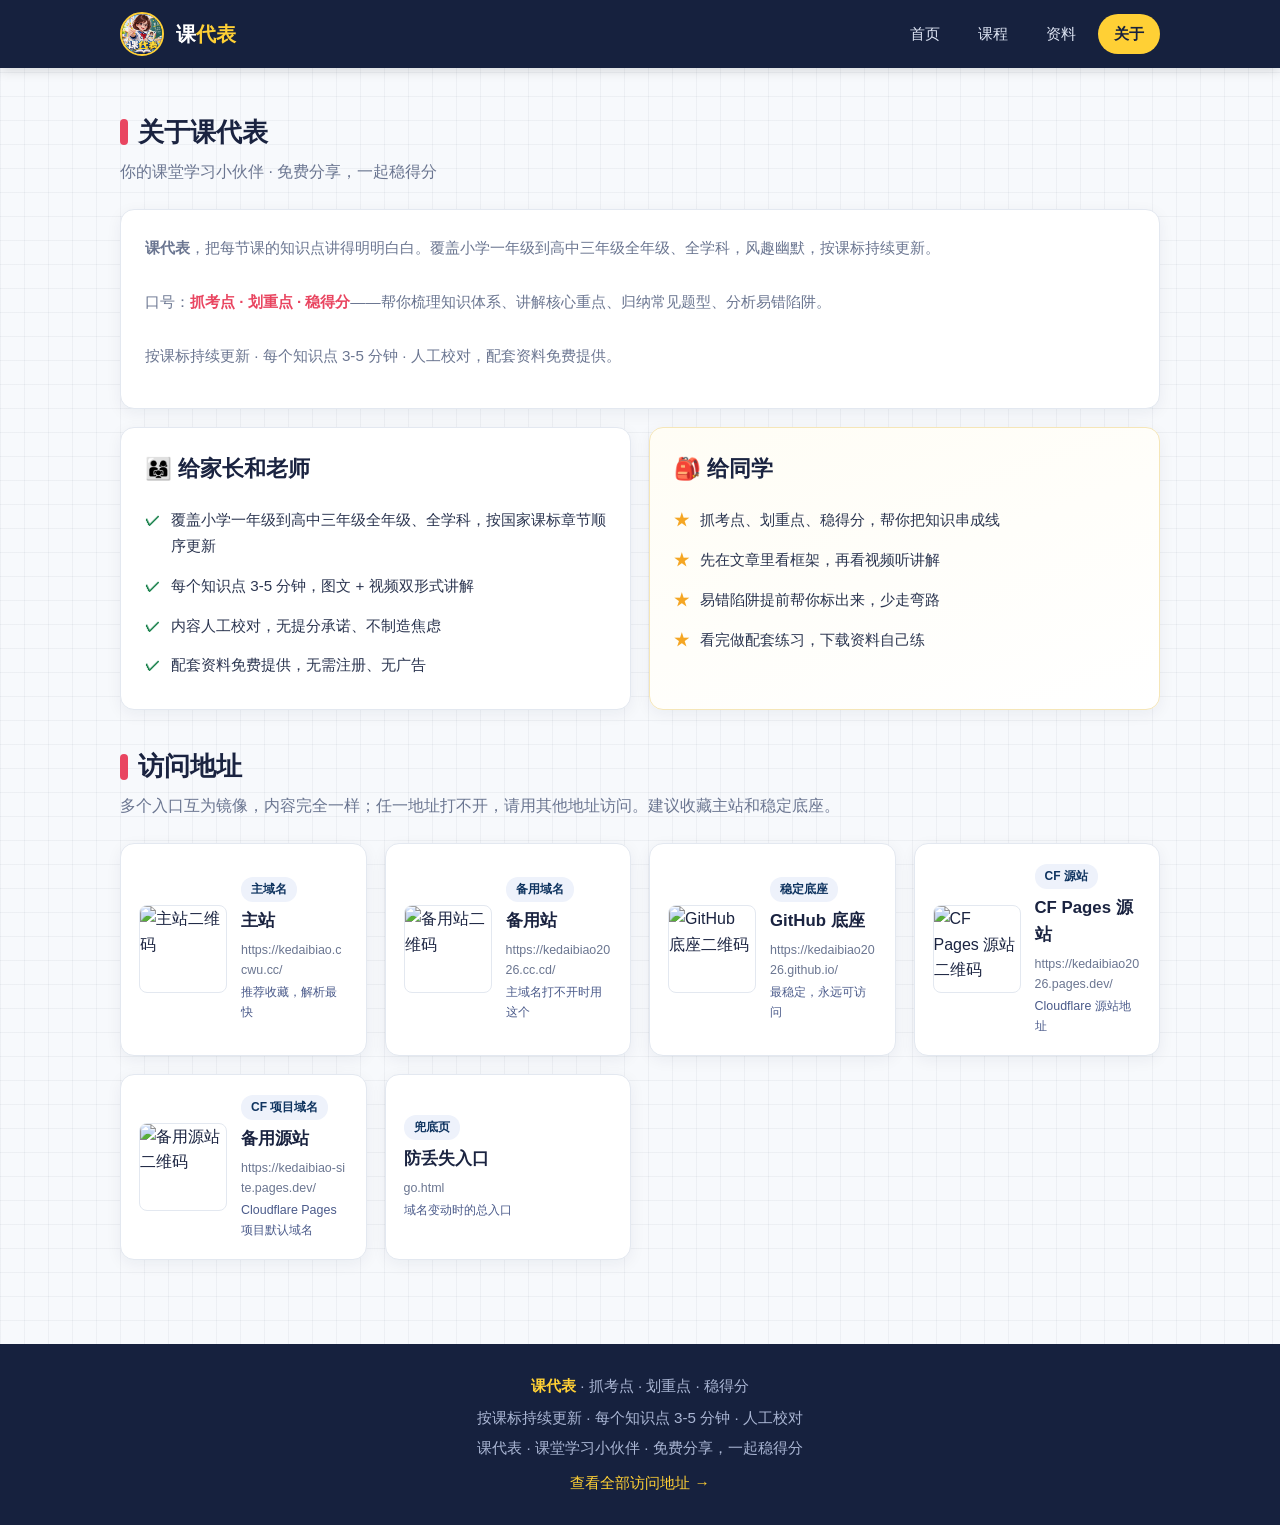
==== commit ee58f143: "宣传片v12优化版+内容从小学一年级起步" ====
--- a/about.html
+++ b/about.html
@@ -7,8 +7,8 @@
   <meta name="description" content="了解课代表：覆盖小学到高中各学科，按课标更新，图文+视频讲解，配套资料免费。附全部访问地址与二维码。">
   <meta property="og:type" content="website">
   <meta property="og:title" content="关于 · 课代表">
-  <meta property="og:description" content="课代表是谁、分享什么、怎么帮你学明白，附全部访问地址。">
-  <meta property="og:image" content="assets/avatar.jpg">
+  <meta property="og:description" content="课代表是谁、分享什么、怎么帮你稳得分，附全部访问地址。">
+  <meta property="og:image" content="assets/promo-cover.jpg">
   <meta name="theme-color" content="#16213e">
   <link rel="icon" href="assets/avatar.jpg">
   <link rel="stylesheet" href="assets/style.css">
